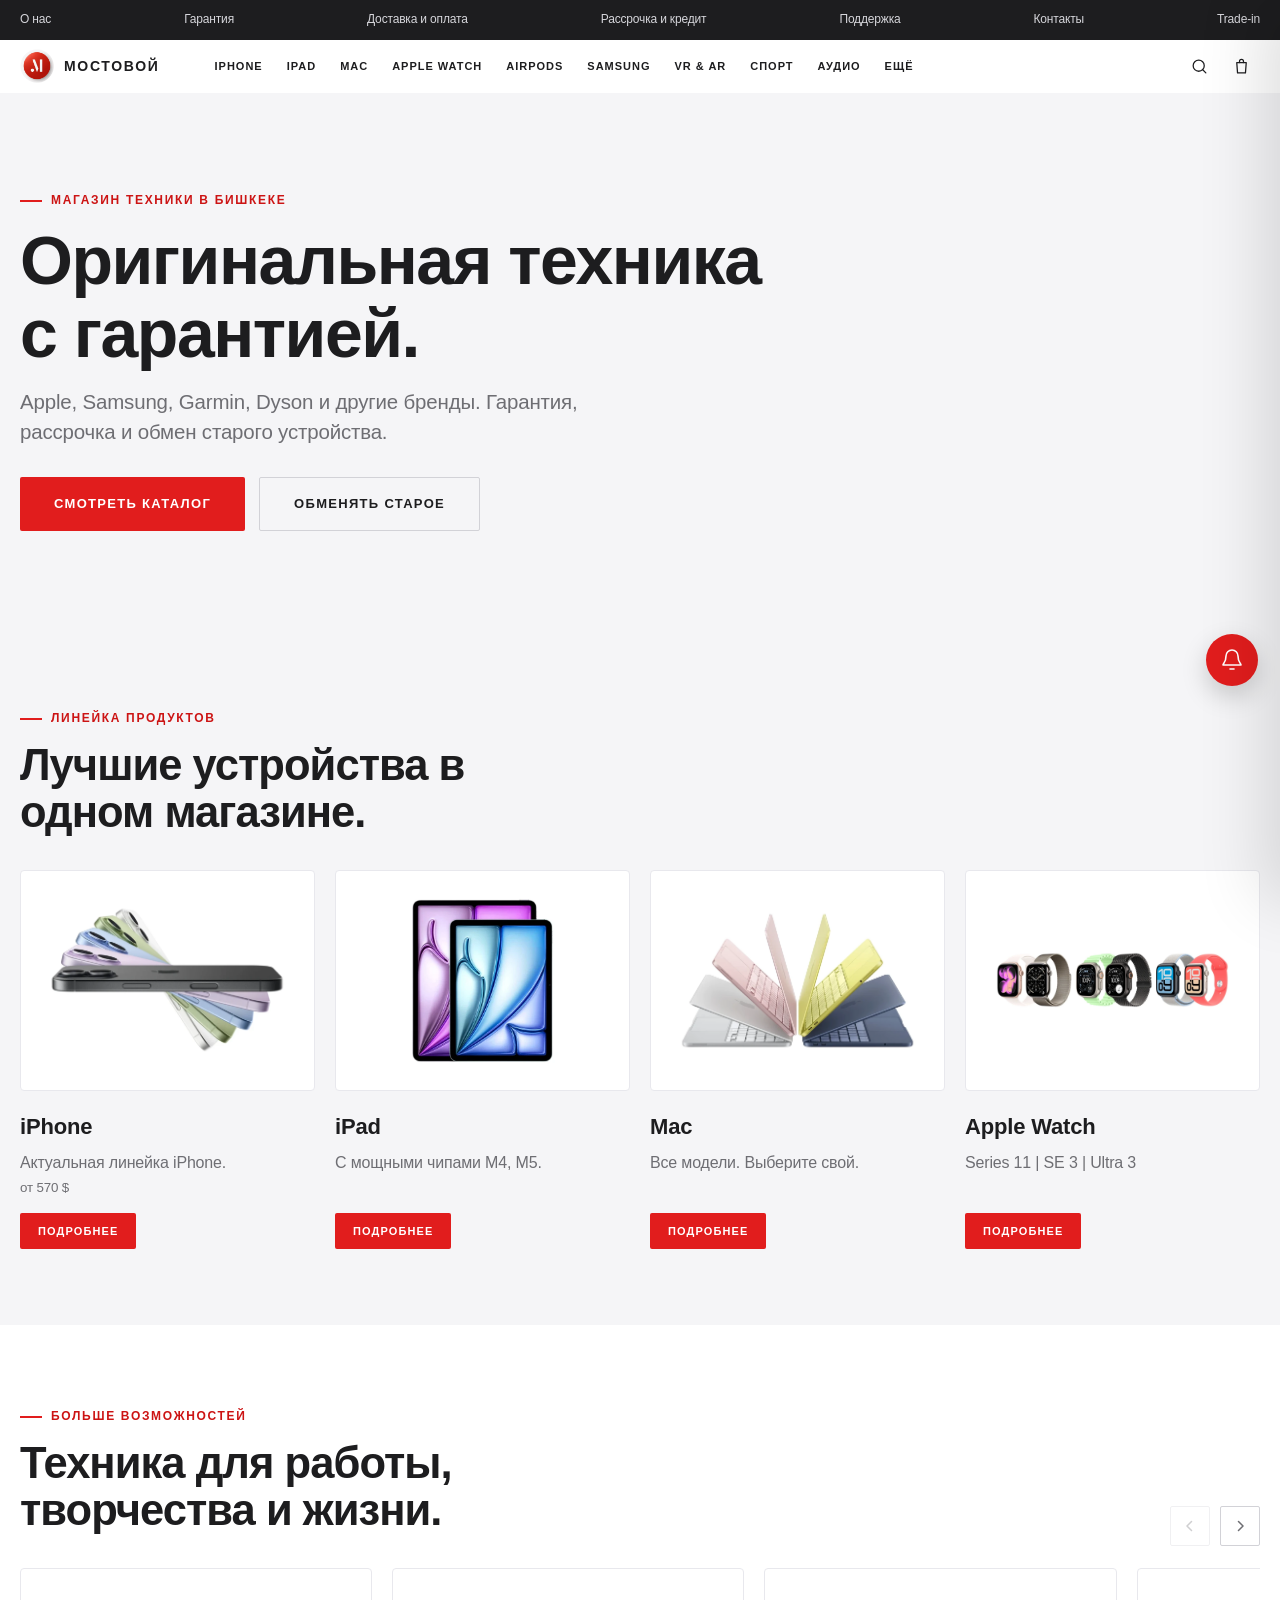
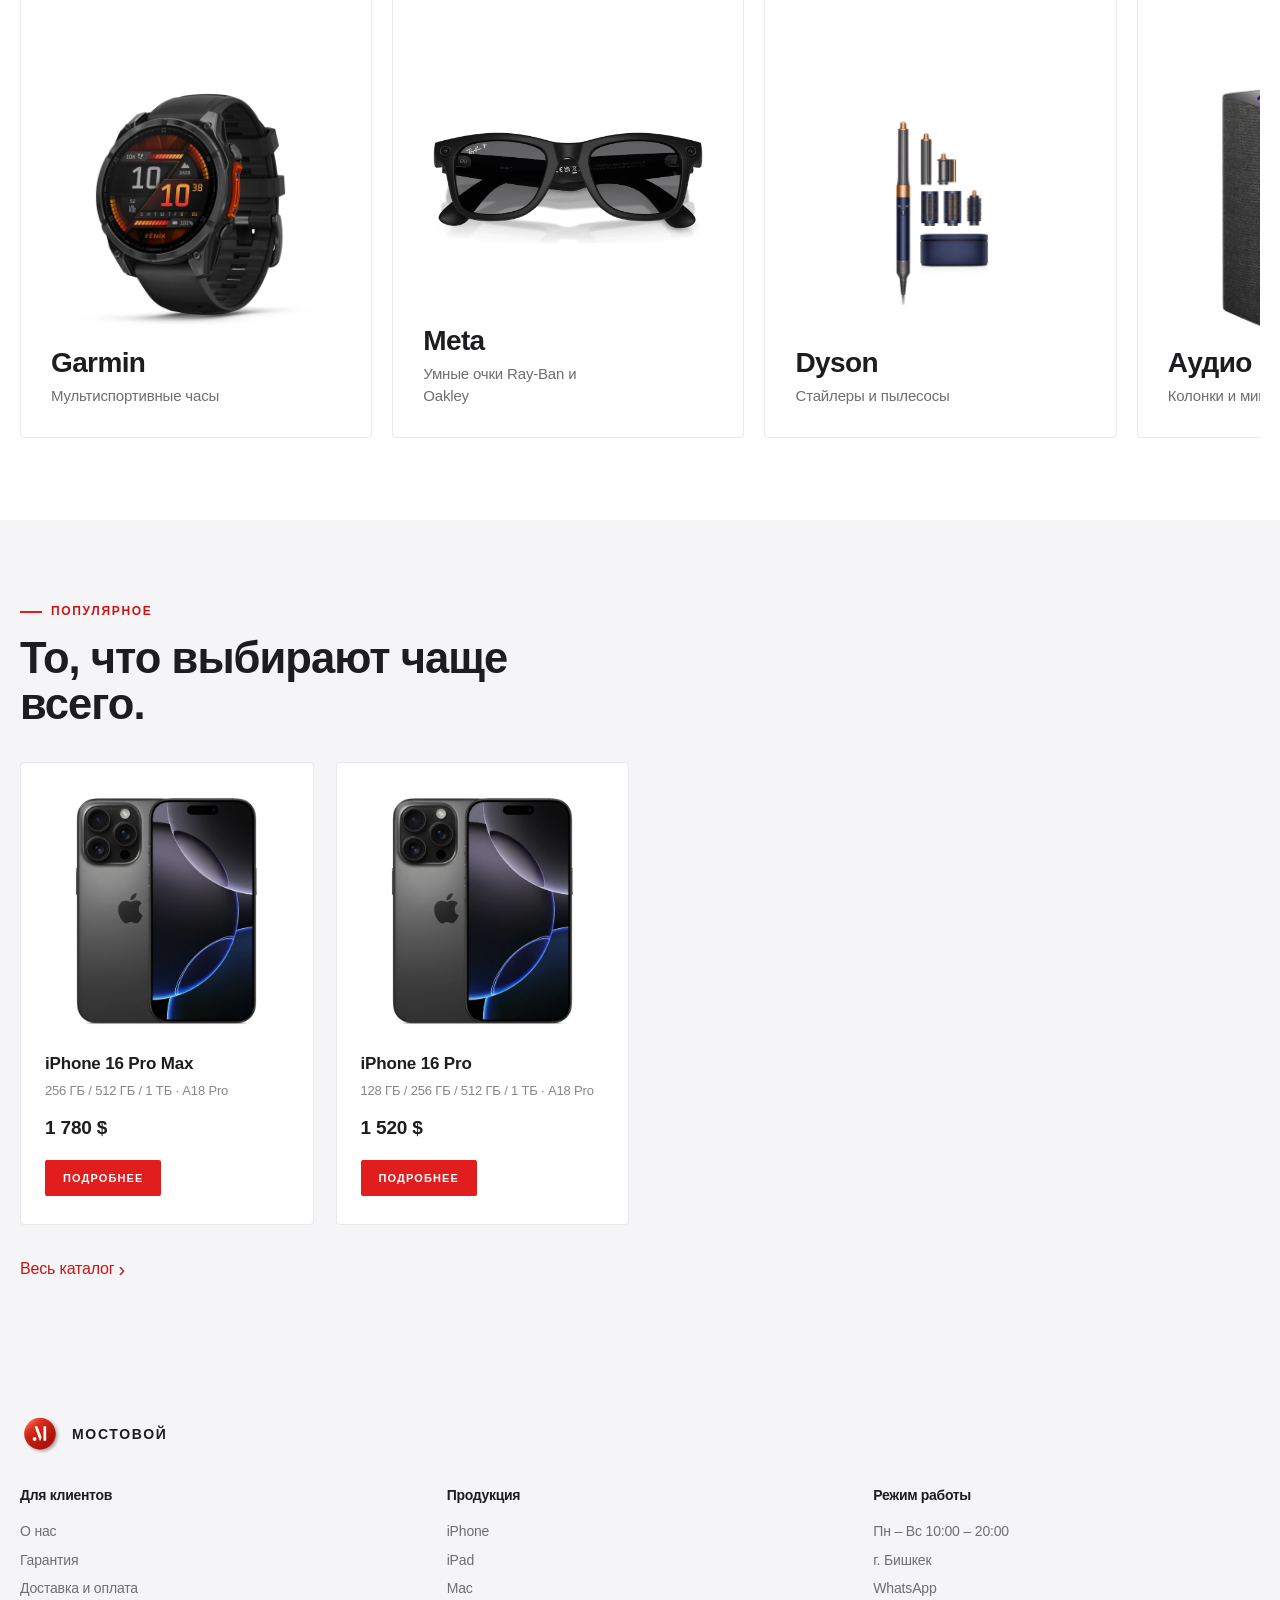
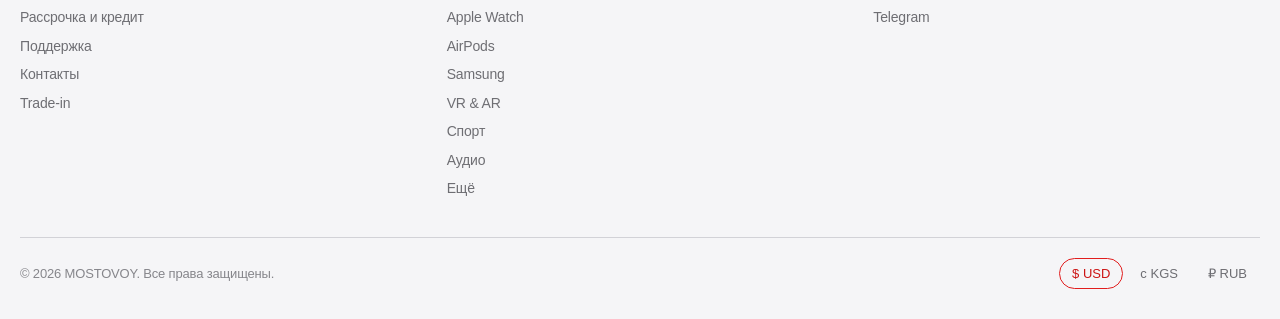
==== index.html @ 5f5eedd0 "Новый дизайн сайта МОСТОВОЙ (Apple-стиль) — фронт, готовый билд Извлечено из деплоя mostovoy-preview" ====
<!DOCTYPE html>
<html lang="ru">
<head>
  <meta charset="UTF-8" />
  <meta name="viewport" content="width=device-width, initial-scale=1.0" />
  <meta name="description" content="Apple, Samsung, Garmin, Dyson в Бишкеке. Гарантия, рассрочка, обмен старого устройства." />
  <meta name="theme-color" content="#ffffff" />
  <meta property="og:type" content="website" />
  <meta property="og:site_name" content="MOSTOVOY" />
  <meta property="og:title" content="MOSTOVOY — оригинальная техника в Бишкеке" />
  <meta property="og:description" content="Apple, Samsung, Garmin, Dyson в Бишкеке. Гарантия, рассрочка, обмен старого устройства." />
  <meta property="og:image" content="https://mostovoy.vercel.app/images/mostovoyshopbanner.webp" />
  <meta name="twitter:card" content="summary_large_image" />
  <title>MOSTOVOY — оригинальная техника в Бишкеке</title>
  <script type="module" crossorigin src="/assets/main-DPpUJiB8.js"></script>
  <link rel="modulepreload" crossorigin href="/assets/image-url-DKWqd5-K.js">
  <link rel="modulepreload" crossorigin href="/assets/shell-BaAfn-kO.js">
  <link rel="stylesheet" crossorigin href="/assets/shell-BggKFTRP.css">
</head>
<body>
  <main id="home"></main>
</body>
</html>
---- assets/shell-BggKFTRP.css ----
:root{--ink:#1d1d1f;--ink-2:#6e6e73;--ink-3:#86868b;--line:#d2d2d7;--line-soft:#e8e8ed;--bg:#fff;--bg-alt:#f5f5f7;--accent:#e11d1d;--accent-ink:#cc1414;--accent-dark:#b81616;--radius:3px;--radius-lg:4px;--shell:1240px;--head-h:52px;--util-h:40px;--font:-apple-system, BlinkMacSystemFont, "SF Pro Display", "SF Pro Text", Inter, Montserrat, "Helvetica Neue", Arial, sans-serif}*,:before,:after{box-sizing:border-box}[hidden]{display:none!important}html{-webkit-text-size-adjust:100%;scroll-behavior:smooth}body{font-family:var(--font);color:var(--ink);background:var(--bg);letter-spacing:-.01em;-webkit-font-smoothing:antialiased;margin:0;font-size:17px;line-height:1.47}body.noscroll{overflow:hidden}img{max-width:100%;display:block}a{color:inherit;text-decoration:none}button{font:inherit;color:inherit;cursor:pointer}h1,h2,h3,h4{letter-spacing:-.022em;margin:0;font-weight:600;line-height:1.08}p{margin:0}svg{fill:none;stroke:currentColor;stroke-width:1.6px;stroke-linecap:round;stroke-linejoin:round}.shell{width:min(100% - 40px, var(--shell));margin-inline:auto}.tile__media,.lcard__media,.pcard__media,.gallery__main{position:relative}.tile__media img,.lcard__media img,.pcard__media img,.gallery__main img{object-fit:contain;position:absolute}.utility{color:#f5f5f7;background:#1d1d1f;font-size:12px}.utility__inner{width:min(100% - 40px, var(--shell));height:var(--util-h);scrollbar-width:none;justify-content:space-between;align-items:center;gap:12px;margin-inline:auto;display:flex;overflow-x:auto}.utility__inner::-webkit-scrollbar{display:none}.utility a{white-space:nowrap;color:#d6d6db;transition:color .18s}.utility a:hover{color:#fff}.mhead{z-index:60;-webkit-backdrop-filter:saturate(180%)blur(20px);backdrop-filter:saturate(180%)blur(20px);background:#ffffffdb;border-bottom:1px solid #0000;transition:border-color .2s;position:sticky;top:0}.mhead.is-scrolled,.mhead.mhead--mega{border-bottom-color:var(--line-soft)}.mhead__inner{width:min(100% - 40px, var(--shell));height:var(--head-h);align-items:center;gap:28px;margin-inline:auto;display:flex}.brand{flex:none;align-items:center;gap:10px;display:inline-flex}.brand__mark{flex:none;width:34px;height:34px}.brand__name{letter-spacing:.12em;text-transform:uppercase;font-size:14px;font-weight:600}.mnav{flex:1;justify-content:flex-start;align-items:center;gap:2px;margin-left:16px;display:flex}.mnav__link{letter-spacing:.09em;text-transform:uppercase;color:var(--ink);white-space:nowrap;padding:16px 11px;font-size:11px;font-weight:600;transition:color .18s;position:relative}.mnav__link:after{content:"";background:var(--accent);height:2px;transition:transform .22s cubic-bezier(.2,.7,.3,1);position:absolute;bottom:8px;left:12px;right:12px;transform:scaleX(0)}.mnav__link:hover,.mnav__link.is-open,.mnav__link.is-active{color:var(--accent-ink)}.mnav__link:hover:after,.mnav__link.is-open:after,.mnav__link.is-active:after{transform:scaleX(1)}.mhead__tools{flex:none;align-items:center;gap:4px;display:flex}.iconbtn{background:0 0;border:0;border-radius:50%;place-items:center;width:38px;height:38px;transition:background .18s,color .18s;display:grid;position:relative}.iconbtn svg{width:19px;height:19px}.iconbtn:hover{background:var(--bg-alt);color:var(--accent-ink)}.iconbtn--burger{display:none}.iconbtn__badge{background:var(--accent);color:#fff;border-radius:9px;place-items:center;min-width:17px;height:17px;padding:0 4px;font-size:11px;font-weight:600;display:grid;position:absolute;top:3px;right:2px}.mega{inset-inline:0;z-index:2;border-bottom:1px solid var(--line-soft);background:#fff;animation:.24s megaIn;position:absolute;top:100%;box-shadow:0 18px 34px #0000000f}@keyframes megaIn{0%{opacity:0;transform:translateY(-6px)}}.mega__inner{width:min(100% - 40px, var(--shell));grid-template-columns:minmax(0,1fr) minmax(0,1fr);gap:40px;margin-inline:auto;padding:32px 0 48px;display:grid}.mega__col h4{color:var(--ink-3);margin-bottom:14px;font-size:12px;font-weight:400}.mega__col a{letter-spacing:-.02em;padding:5px 0;font-size:26px;font-weight:600;transition:color .16s;display:block}.mega__col a:hover{color:var(--accent-ink)}.mega__col--links a{color:var(--ink-2);font-size:15px;font-weight:400}.msearch{z-index:90;background:#fff;flex-direction:column;animation:.2s fade;display:flex;position:fixed;inset:0}@keyframes fade{0%{opacity:0}}.msearch__bar{border-bottom:1px solid var(--line-soft);padding:18px 0}.msearch__bar,.msearch__body{padding-inline:max(20px, calc((100% - var(--shell)) / 2))}.msearch__bar{align-items:center;gap:16px;display:flex}.msearch__field{border:1px solid var(--line);border-radius:2px;flex:1;align-items:center;gap:12px;height:58px;padding:0 22px;transition:border-color .18s;display:flex}.msearch__field:focus-within{border-color:var(--ink-3)}.msearch__field>svg{width:22px;height:22px;color:var(--ink-3);flex:none}.msearch__field input{font:inherit;background:0 0;border:0;outline:0;flex:1;font-size:20px}.msearch__clear,.msearch__close{color:var(--ink-2);background:0 0;border:0;place-items:center;padding:6px;display:grid}.msearch__clear svg,.msearch__close svg{width:20px;height:20px}.msearch__close svg{width:26px;height:26px}.msearch__body{flex:1;padding-block:26px 60px;overflow-y:auto}.msearch__chips{flex-wrap:wrap;gap:10px;display:flex}.msearch__chips button{border:1px solid var(--line);letter-spacing:.07em;text-transform:uppercase;background:#fff;border-radius:2px;padding:9px 18px;font-size:12px;font-weight:600;transition:border-color .16s,color .16s}.msearch__chips button:hover{border-color:var(--accent);color:var(--accent-ink)}.msearch__count{color:var(--ink-3);margin-bottom:18px;font-size:13px}.msearch__results{grid-template-columns:repeat(auto-fill,minmax(340px,1fr));gap:6px 40px;display:grid}.sresult{border-radius:14px;align-items:center;gap:18px;padding:14px 12px;transition:background .16s;display:flex}.sresult:hover{background:var(--bg-alt)}.sresult__media{background:#fff;flex:none;place-items:center;width:64px;height:64px;display:grid}.sresult__media img{object-fit:contain;max-height:100%}.sresult__copy{gap:3px;min-width:0;display:grid}.sresult__name{font-size:15px;font-weight:600}.sresult__desc{color:var(--ink-3);text-overflow:ellipsis;white-space:nowrap;font-size:13px;overflow:hidden}.sresult b{color:var(--accent-ink)}.mdrawer{inset:calc(var(--util-h) + var(--head-h)) 0 0;z-index:55;background:#fff;animation:.2s fade;position:fixed;overflow-y:auto}.mdrawer__nav{width:min(100% - 40px, var(--shell));margin-inline:auto;padding:22px 0 60px;display:grid}.mdrawer__nav a{letter-spacing:-.02em;border-bottom:1px solid var(--line-soft);padding:10px 0;font-size:28px;font-weight:600}.mdrawer__small{color:var(--ink-2);font-size:16px!important;font-weight:400!important}.mdrawer hr{border:0;height:26px}.section{padding:76px 0}.section--alt{background:var(--bg-alt)}.section__head{margin-bottom:34px}.section__eyebrow{letter-spacing:.14em;text-transform:uppercase;color:var(--accent-ink);align-items:center;gap:9px;margin-bottom:14px;font-size:12px;font-weight:600;display:inline-flex}.section__eyebrow:before{content:"";background:var(--accent);width:22px;height:2px}.section__title{max-width:22ch;font-size:clamp(30px,3.4vw,46px);font-weight:600}.section__sub{color:var(--ink-2);max-width:60ch;margin-top:12px;font-size:19px}.section__lead{color:var(--ink-2);max-width:62ch;margin-top:10px;font-size:19px}.btn{background:var(--accent);color:#fff;letter-spacing:.1em;text-transform:uppercase;border:0;border-radius:2px;justify-content:center;align-items:center;gap:8px;height:46px;padding:0 26px;font-size:12px;font-weight:600;transition:background .18s;display:inline-flex}.btn:hover{background:var(--accent-dark)}.btn--sm{height:36px;padding:0 18px;font-size:11px}.btn--lg{height:54px;padding:0 34px;font-size:13px}.btn--ghost{color:var(--ink);border:1px solid var(--line);background:0 0}.btn--ghost:hover{border-color:var(--ink)}.link-arrow{color:var(--accent-ink);align-items:center;gap:4px;font-size:16px;display:inline-flex}.link-arrow:after{content:"›";font-size:20px;line-height:1}.link-arrow:hover{text-decoration:underline}.tiles{grid-template-columns:repeat(4,minmax(0,1fr));gap:20px;display:grid}.tile{text-align:left;flex-direction:column;align-items:flex-start;display:flex}.tile__media{aspect-ratio:4/3;border:1px solid var(--line-soft);border-radius:var(--radius-lg);background:#fff;width:100%;transition:border-color .2s;display:block}.tile:hover .tile__media{border-color:var(--accent)}.tile__media img{width:calc(100% - 44px);height:calc(100% - 44px);inset:22px}.tile__title{margin-top:20px;font-size:22px;font-weight:600}.tile__desc{color:var(--ink-2);min-height:3em;margin-top:8px;font-size:16px}.tile .btn{margin-top:14px}.rail{position:relative}.rail__track{scroll-snap-type:x mandatory;scrollbar-width:none;grid-auto-columns:max(300px,29.8507% - 17.9104px);grid-auto-flow:column;gap:20px;padding-bottom:6px;display:grid;overflow-x:auto}.rail__track::-webkit-scrollbar{display:none}.rail__track>*{scroll-snap-align:start}.rail__nav{gap:10px;display:flex;position:absolute;top:-62px;right:0}.rail__btn{border:1px solid var(--line);width:40px;height:40px;color:var(--ink-2);background:#fff;border-radius:2px;place-items:center;transition:border-color .18s,color .18s;display:grid}.rail__btn:hover{border-color:var(--accent);color:var(--accent-ink)}.rail__btn:disabled{opacity:.32;cursor:default}.rail__btn svg{stroke-width:2px;width:18px;height:18px}.promo{aspect-ratio:3/4;border:1px solid var(--line-soft);border-radius:var(--radius-lg);background:#fff;flex-direction:column;padding:30px;transition:border-color .2s;display:flex;position:relative;overflow:hidden}.promo:hover{border-color:var(--accent)}.promo img{object-fit:contain;width:100%;height:68%;margin-top:auto;transition:transform .5s cubic-bezier(.2,.7,.3,1)}.promo:hover img{transform:scale(1.05)}.promo h3{font-size:28px;font-weight:600}.promo p{color:var(--ink-2);max-width:24ch;margin-top:6px;font-size:15px}.lineup{grid-template-columns:repeat(auto-fill,minmax(280px,1fr));gap:22px;display:grid}.lcard{border:1px solid var(--line-soft);border-radius:var(--radius-lg);text-align:left;background:#fff;flex-direction:column;align-items:flex-start;padding:34px 26px 30px;transition:border-color .2s;display:flex}.lcard:hover{border-color:var(--accent)}.lcard__media{aspect-ratio:4/3;width:100%;margin-bottom:22px;display:block}.lcard__title{display:block}.lcard__title:hover{color:var(--accent-ink)}.lcard__media img{width:100%;height:100%;inset:0}.lcard__new{letter-spacing:.1em;text-transform:uppercase;color:var(--accent-ink);margin-bottom:8px;font-size:11px;font-weight:600}.lcard__title{text-wrap:balance;font-size:21px;font-weight:600}.lcard__tagline{color:var(--ink-2);text-wrap:pretty;min-height:3em;margin-top:8px;font-size:15px}.lcard__from{color:var(--ink-3);margin-top:4px;font-size:14px}.lcard__actions{flex-wrap:wrap;gap:8px;margin-top:18px;display:flex}.pgrid{grid-template-columns:repeat(auto-fill,minmax(266px,1fr));gap:22px;display:grid}.pcard{border-radius:var(--radius-lg);border:1px solid var(--line-soft);background:#fff;flex-direction:column;padding:26px 24px 28px;transition:border-color .2s;display:flex;position:relative;overflow:hidden}.pcard:hover{border-color:var(--accent)}.pcard__media{aspect-ratio:1;margin-bottom:20px;display:block}.pcard__media img{width:100%;height:100%;inset:0}.pcard__ph{background:var(--bg-alt);width:84px;height:84px;color:var(--line);border-radius:22px;place-items:center;margin:auto;font-size:32px;font-weight:600;display:grid;position:absolute;inset:0}.pcard__badge{color:var(--accent-ink);font-size:12px;font-weight:600;position:absolute;top:18px;left:20px}.pcard__name{font-size:17px;font-weight:600;line-height:1.3}.pcard__config{color:var(--ink-3);margin-top:6px;font-size:13px}.pcard__price{margin-top:14px;font-size:19px;font-weight:600}.pcard__old{color:var(--ink-3);margin-left:8px;font-size:14px;font-weight:400;text-decoration:line-through}.pcard__swatches{gap:8px;margin-top:14px;display:flex}.pcard__swatch{border:1px solid #00000024;border-radius:50%;width:18px;height:18px}.pcard__foot{align-items:center;gap:8px;margin-top:auto;padding-top:18px;display:flex}.pcard__out{color:var(--ink-3);font-size:13px}.catalog{grid-template-columns:250px minmax(0,1fr);align-items:start;gap:44px;display:grid}.filters{top:calc(var(--head-h) + 20px);gap:26px;display:grid;position:sticky}.fgroup h4{color:var(--ink-3);margin-bottom:12px;font-size:13px;font-weight:400}.fgroup label{cursor:pointer;align-items:center;gap:10px;padding:5px 0;font-size:15px;display:flex}.fgroup input[type=checkbox],.fgroup input[type=radio]{width:17px;height:17px;accent-color:var(--accent);cursor:pointer}.fprice{gap:10px;display:flex}.fprice input{border:1px solid var(--line);width:100%;height:38px;font:inherit;border-radius:10px;outline:0;padding:0 12px;font-size:14px}.fprice input:focus{border-color:var(--ink-3)}.freset{color:var(--accent-ink);text-align:left;background:0 0;border:0;padding:0;font-size:14px}.catalog__bar{justify-content:space-between;align-items:center;gap:16px;margin-bottom:26px;display:flex}.catalog__count{color:var(--ink-3);font-size:14px}.catalog__sort{border:1px solid var(--line);height:40px;font:inherit;appearance:none;cursor:pointer;background:#fff url("data:image/svg+xml;charset=utf8,%3Csvg xmlns='http://www.w3.org/2000/svg' viewBox='0 0 24 24' fill='none' stroke='%236e6e73' stroke-width='2' stroke-linecap='round'%3E%3Cpath d='m7 10 5 5 5-5'/%3E%3C/svg%3E") right 12px center/16px no-repeat;border-radius:10px;outline:0;padding:0 38px 0 16px;font-size:14px}.fmobile{display:none}.empty{text-align:center;color:var(--ink-2);padding:70px 0}.crumbs{color:var(--ink-3);flex-wrap:wrap;gap:7px;padding:22px 0 0;font-size:13px;display:flex}.crumbs a:hover{color:var(--accent-ink)}.product{grid-template-columns:minmax(0,1.05fr) minmax(0,.95fr);align-items:start;gap:60px;padding:34px 0 80px;display:grid}.gallery{top:calc(var(--head-h) + 24px);position:sticky}.gallery__main{border-radius:var(--radius-lg);aspect-ratio:1;background:#fff;display:block}.gallery__main img{width:92%;height:92%;inset:4%}.gallery__thumbs{flex-wrap:wrap;gap:12px;margin-top:14px;display:flex}.gallery__thumb{border:1px solid var(--line-soft);background:#fff;border-radius:14px;place-items:center;width:74px;height:74px;padding:8px;transition:border-color .16s;display:grid}.gallery__thumb.is-active{border-color:var(--accent)}.gallery__thumb img{object-fit:contain;max-height:100%}.pdetail h1{font-size:clamp(30px,3.6vw,42px)}.pdetail__brand{color:var(--ink-3);margin-bottom:10px;font-size:14px}.pdetail__price{margin-top:20px;font-size:28px;font-weight:600}.pdetail__desc{color:var(--ink-2);margin-top:18px;font-size:17px}.pdetail__actions{flex-wrap:wrap;gap:12px;margin-top:28px;display:flex}.pdetail__note{color:var(--ink-3);margin-top:14px;font-size:13px}.specs{border-top:1px solid var(--line-soft);margin-top:40px}.specs__row{border-bottom:1px solid var(--line-soft);grid-template-columns:minmax(0,.8fr) minmax(0,1.2fr);gap:20px;padding:14px 0;font-size:15px;display:grid}.specs__row dt{color:var(--ink-3)}.specs__row dd{margin:0}.pcolors{flex-wrap:wrap;gap:12px;margin-top:24px;display:flex}.pcolor{width:34px;height:34px;box-shadow:0 0 0 1px var(--line);background-clip:padding-box;border:2px solid #0000;border-radius:50%;transition:border-color .16s}.pcolor.is-active{border-color:var(--accent);box-shadow:0 0 0 1px var(--accent)}.hero{background:var(--bg-alt);padding:92px 0 96px;overflow:hidden}.hero h1{font-size:clamp(38px,5.4vw,68px);font-weight:600}.hero p{color:var(--ink-2);max-width:52ch;margin-top:16px;font-size:clamp(17px,1.6vw,21px)}.hero__actions{flex-wrap:wrap;gap:14px;margin-top:30px;display:flex}.hero__media{object-fit:contain;margin-top:34px;max-height:460px;margin-inline:auto}.infolist{gap:12px;max-width:70ch;margin:0;padding:0;list-style:none;display:grid}.infolist li{color:var(--ink-2);padding-left:24px;font-size:17px;position:relative}.infolist li:before{content:"";background:var(--accent);border-radius:50%;width:7px;height:7px;position:absolute;top:11px;left:3px}.tradebox{border-radius:var(--radius-lg);background:#fff;gap:20px;max-width:520px;margin-bottom:30px;padding:30px;display:grid}.tradefield{gap:8px;display:grid}.tradefield>span{color:var(--ink-3);font-size:13px}.tradefield select{width:100%;height:46px}.traderesult{font-size:30px;font-weight:600}.mfoot{background:var(--bg-alt);margin-top:0;padding:56px 0 30px;font-size:14px}.mfoot__brand{width:min(100% - 40px, var(--shell));letter-spacing:.12em;text-transform:uppercase;align-items:center;gap:12px;margin:0 auto 34px;font-size:14px;font-weight:600;display:flex}.mfoot__inner{width:min(100% - 40px, var(--shell));grid-template-columns:repeat(3,minmax(0,1fr));gap:40px;margin-inline:auto;display:grid}.mfoot__col h4{margin-bottom:14px;font-size:14px;font-weight:600}.mfoot__col a,.mfoot__col p{color:var(--ink-2);padding:4px 0;display:block}.mfoot__col a:hover{color:var(--accent-ink)}.mfoot__bottom{width:min(100% - 40px, var(--shell));border-top:1px solid var(--line);color:var(--ink-3);flex-wrap:wrap;justify-content:space-between;align-items:center;gap:16px;margin:34px auto 0;padding-top:20px;font-size:13px;display:flex}.mcur{gap:4px;display:flex}.mcur button{color:var(--ink-2);background:0 0;border:1px solid #0000;border-radius:999px;padding:5px 12px;font-size:13px}.mcur button.is-active{border-color:var(--accent);color:var(--accent-ink)}.page-loader{z-index:200;background:#fff;place-content:center;justify-items:center;gap:16px;transition:opacity .4s,visibility .4s;display:grid;position:fixed;inset:0}.page-loader--done{opacity:0;visibility:hidden;pointer-events:none}.page-loader__mark{background:var(--accent);border-radius:50%;width:46px;height:46px;animation:1s ease-in-out infinite alternate loaderPulse}@keyframes loaderPulse{0%{opacity:.55;transform:scale(.86)}}.page-loader__name{letter-spacing:3px;color:var(--ink-3);font-size:12px;font-weight:600}body.page-loading{overflow:hidden}.toast{z-index:210;color:#fff;opacity:0;pointer-events:none;background:#1d1d1f;border-radius:999px;padding:12px 22px;font-size:14px;transition:opacity .24s,transform .24s;position:fixed;bottom:28px;left:50%;transform:translate(-50%,20px)}.toast.show{opacity:1;transform:translate(-50%)}.cart__overlay{z-index:100;opacity:0;pointer-events:none;background:#00000052;transition:opacity .24s;position:fixed;inset:0}.cart__overlay.show{opacity:1;pointer-events:auto}.cart{z-index:110;background:#fff;flex-direction:column;width:min(420px,100%);transition:transform .32s cubic-bezier(.2,.7,.3,1);display:flex;position:fixed;top:0;bottom:0;right:0;transform:translate(100%);box-shadow:-20px 0 60px #0000001f}.cart.open{transform:none}.cart__head{border-bottom:1px solid var(--line-soft);justify-content:space-between;align-items:center;padding:22px 24px;display:flex}.cart__head h3{font-size:20px}.cart__close{background:var(--bg-alt);width:34px;height:34px;color:var(--ink-2);border:0;border-radius:50%;font-size:15px;line-height:1}.cart__close:hover{color:var(--accent-ink)}.cart__body{flex:1;padding:8px 24px;overflow-y:auto}.cart__empty{color:var(--ink-3);text-align:center;padding:54px 0;font-size:15px}.ci{border-bottom:1px solid var(--line-soft);align-items:center;gap:14px;padding:16px 0;display:flex}.ci__name{flex:1;gap:3px;min-width:0;display:grid}.ci__name b{font-size:15px;font-weight:600}.ci__name span{color:var(--ink-3);font-size:13px}.ci__qty{flex:none;align-items:center;gap:10px;display:flex}.ci__qty button{border:1px solid var(--line);background:#fff;border-radius:50%;width:26px;height:26px;line-height:1}.ci__qty button:hover{border-color:var(--accent);color:var(--accent-ink)}.ci__del{color:var(--ink-3);background:0 0;border:0;flex:none;font-size:13px}.ci__del:hover{color:var(--accent-ink)}.cart__foot{border-top:1px solid var(--line-soft);padding:20px 24px 24px}.cart__total{justify-content:space-between;align-items:baseline;margin-bottom:16px;display:flex}.cart__total span{color:var(--ink-3);font-size:14px}.cart__total b{font-size:24px;font-weight:600}.cart__buy{width:100%}.cart__clear{width:100%;color:var(--ink-3);background:0 0;border:0;margin-top:10px;padding:8px;font-size:14px}.cart__clear:hover{color:var(--accent-ink)}.cart__hint{color:var(--ink-3);text-align:center;margin-top:10px;font-size:12px}.wafloat-hub{z-index:95;flex-direction:column-reverse;align-items:center;gap:12px;display:flex;position:fixed;bottom:22px;right:22px}.wafloat,.wafloat-action{color:#fff;border:0;border-radius:50%;place-items:center;width:52px;height:52px;transition:transform .2s,opacity .2s;display:grid;box-shadow:0 10px 26px #0000002e}.wafloat{background:var(--accent)}.wafloat-action{opacity:0;pointer-events:none;transform:translateY(12px)scale(.8)}.wafloat-hub.is-open .wafloat-action{opacity:1;pointer-events:auto;transform:none}.wafloat-action--phone{background:#1d1d1f}.wafloat-action--wa{background:#25d366}.wafloat-action--tg{background:#2aabee}.wafloat svg,.wafloat-action svg{width:24px;height:24px}.wafloat__close,.wafloat-hub.is-open .wafloat__bell{display:none}.wafloat-hub.is-open .wafloat__close{display:block}.wafloat__bell,.wafloat__close{line-height:0}@media (width<=1100px){.mnav{display:none}.iconbtn--burger{display:grid}.mhead__inner{justify-content:space-between}.catalog{grid-template-columns:1fr;gap:22px}.filters{display:none;position:static}.filters.is-open{background:var(--bg-alt);border-radius:var(--radius);padding:22px;display:grid}.fmobile{display:inline-flex}.product{grid-template-columns:1fr;gap:34px}.gallery{position:static}}@media (width<=900px){.tiles{grid-template-columns:repeat(2,minmax(0,1fr))}.rail__track{grid-auto-columns:max(280px,74%)}.mega__inner{grid-template-columns:1fr}}@media (width<=640px){body{font-size:16px}.section{padding:52px 0}.tiles{grid-template-columns:1fr;gap:16px}.pgrid{grid-template-columns:repeat(2,minmax(0,1fr));gap:12px}.pcard{padding:18px 16px 20px}.rail__track{grid-auto-columns:84%}.rail__nav{display:none}.mfoot__inner{grid-template-columns:1fr;gap:26px}.msearch__results{grid-template-columns:1fr}}
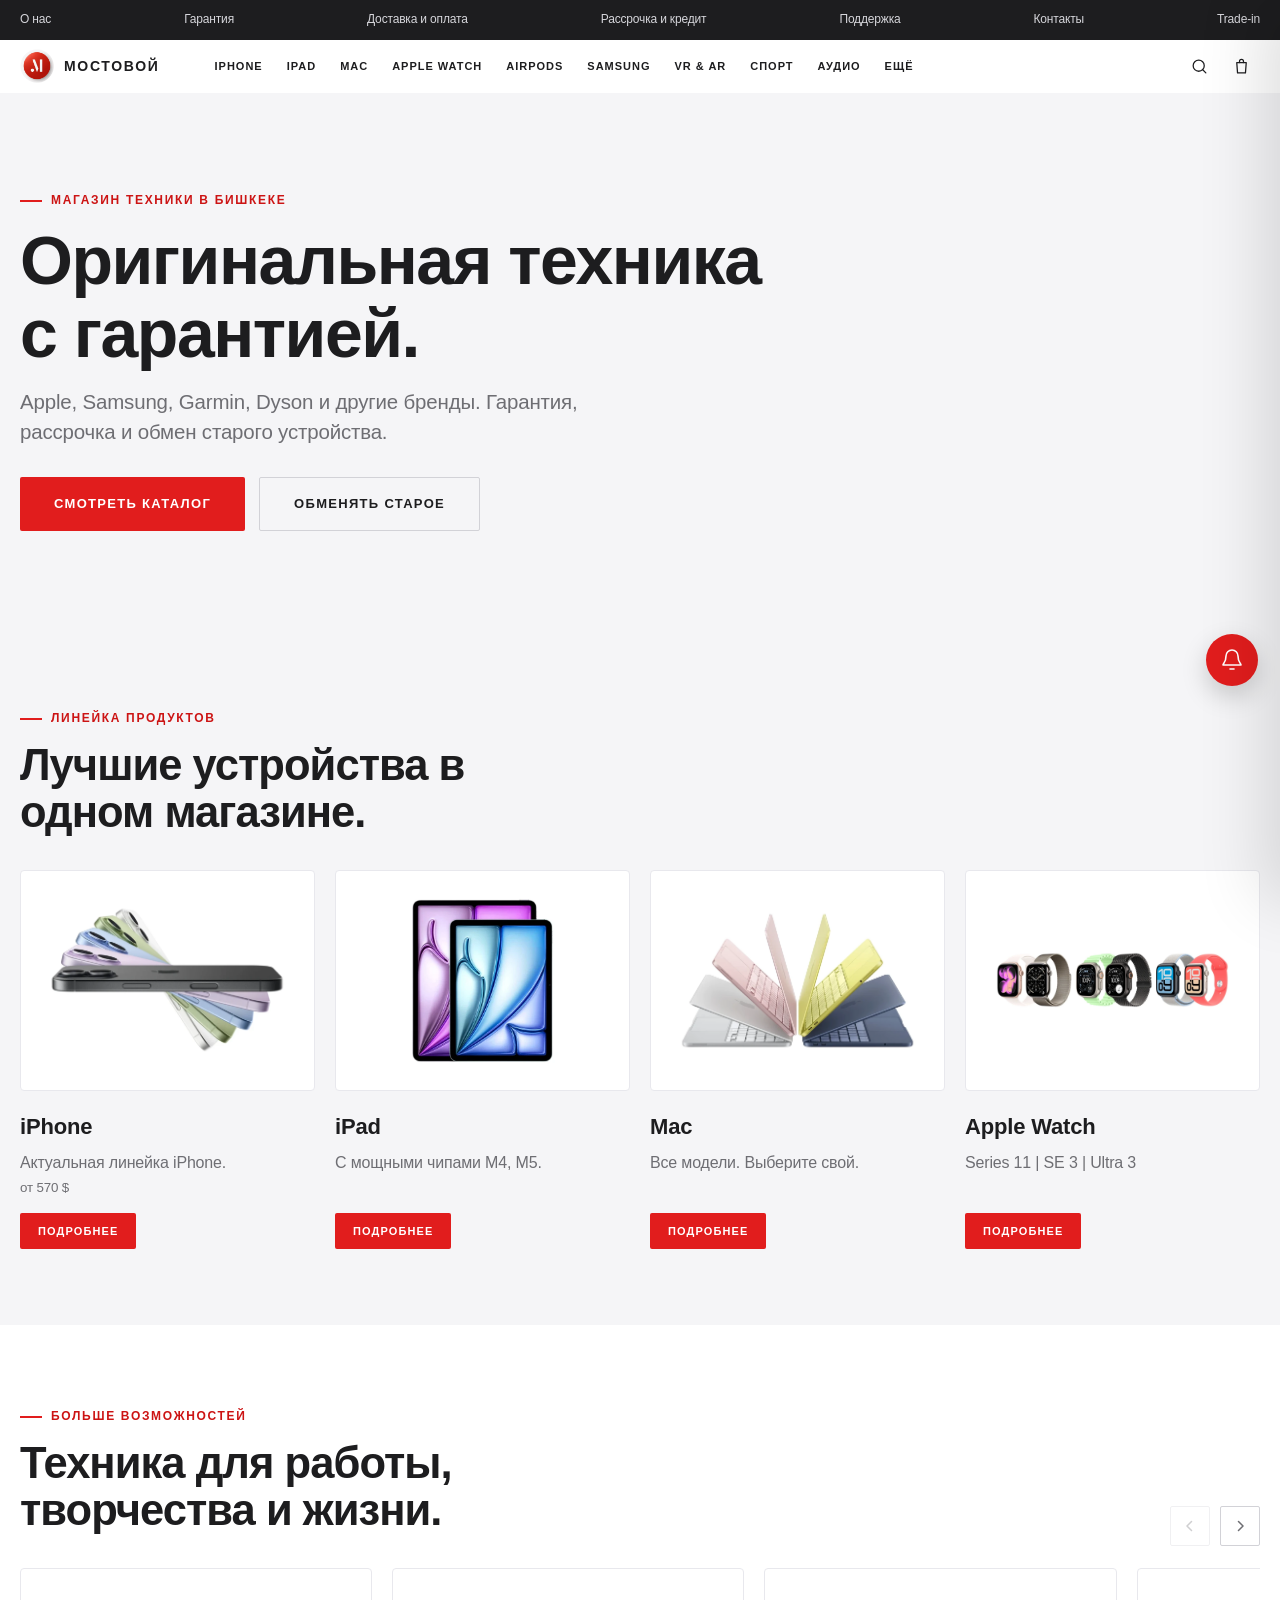
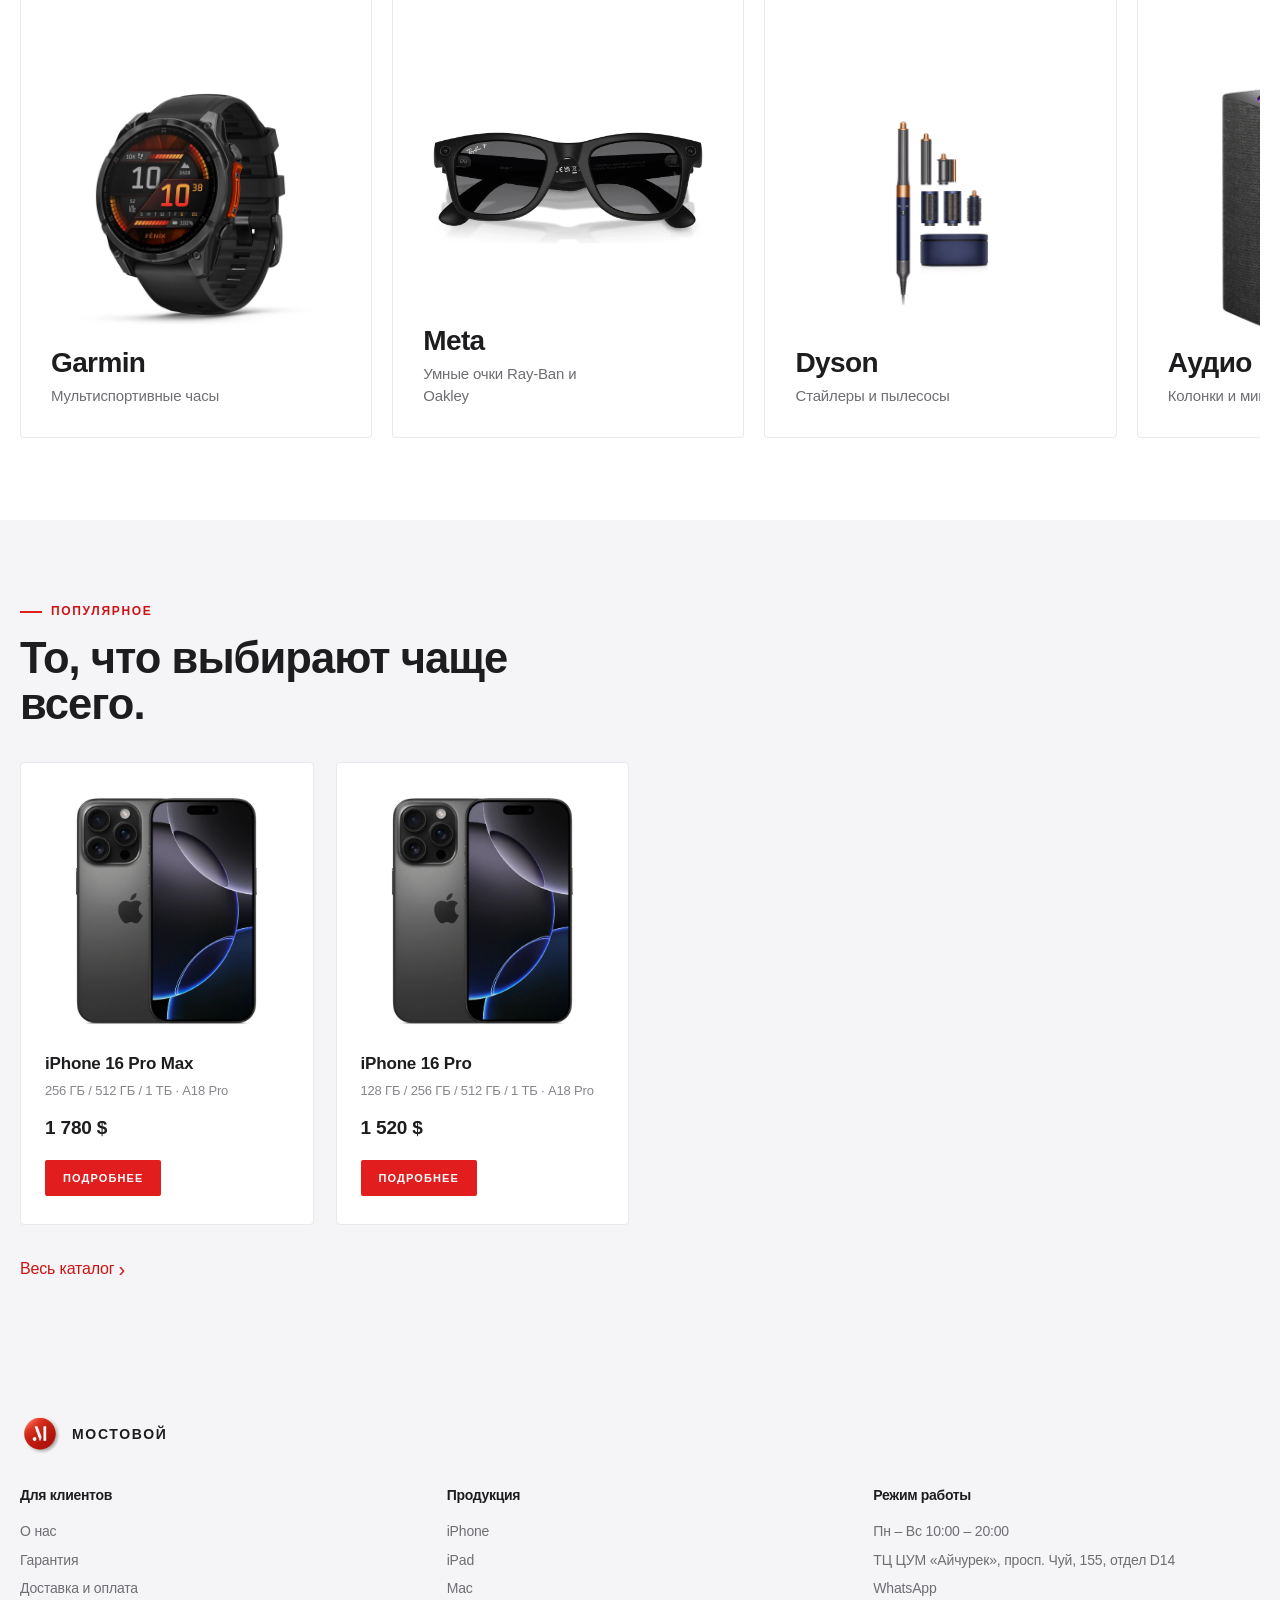
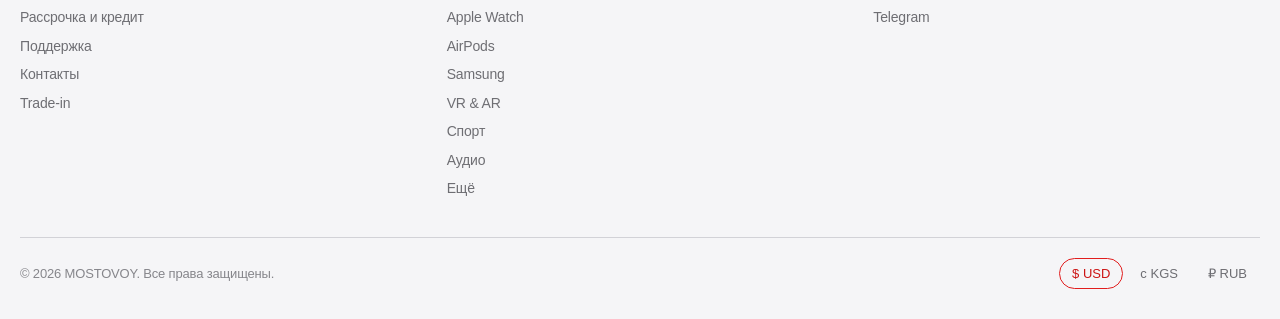
==== commit 13934859: "feat: реальный адрес магазина в контактах и подвале Раньше везде было просто «г. Бишкек» без адреса." ====
--- a/index.html
+++ b/index.html
@@ -19,5 +19,7 @@
 </head>
 <body>
   <main id="home"></main>
+  <script src="/curated-patch.js"></script>
+  <script src="/address-patch.js"></script>
 </body>
 </html>
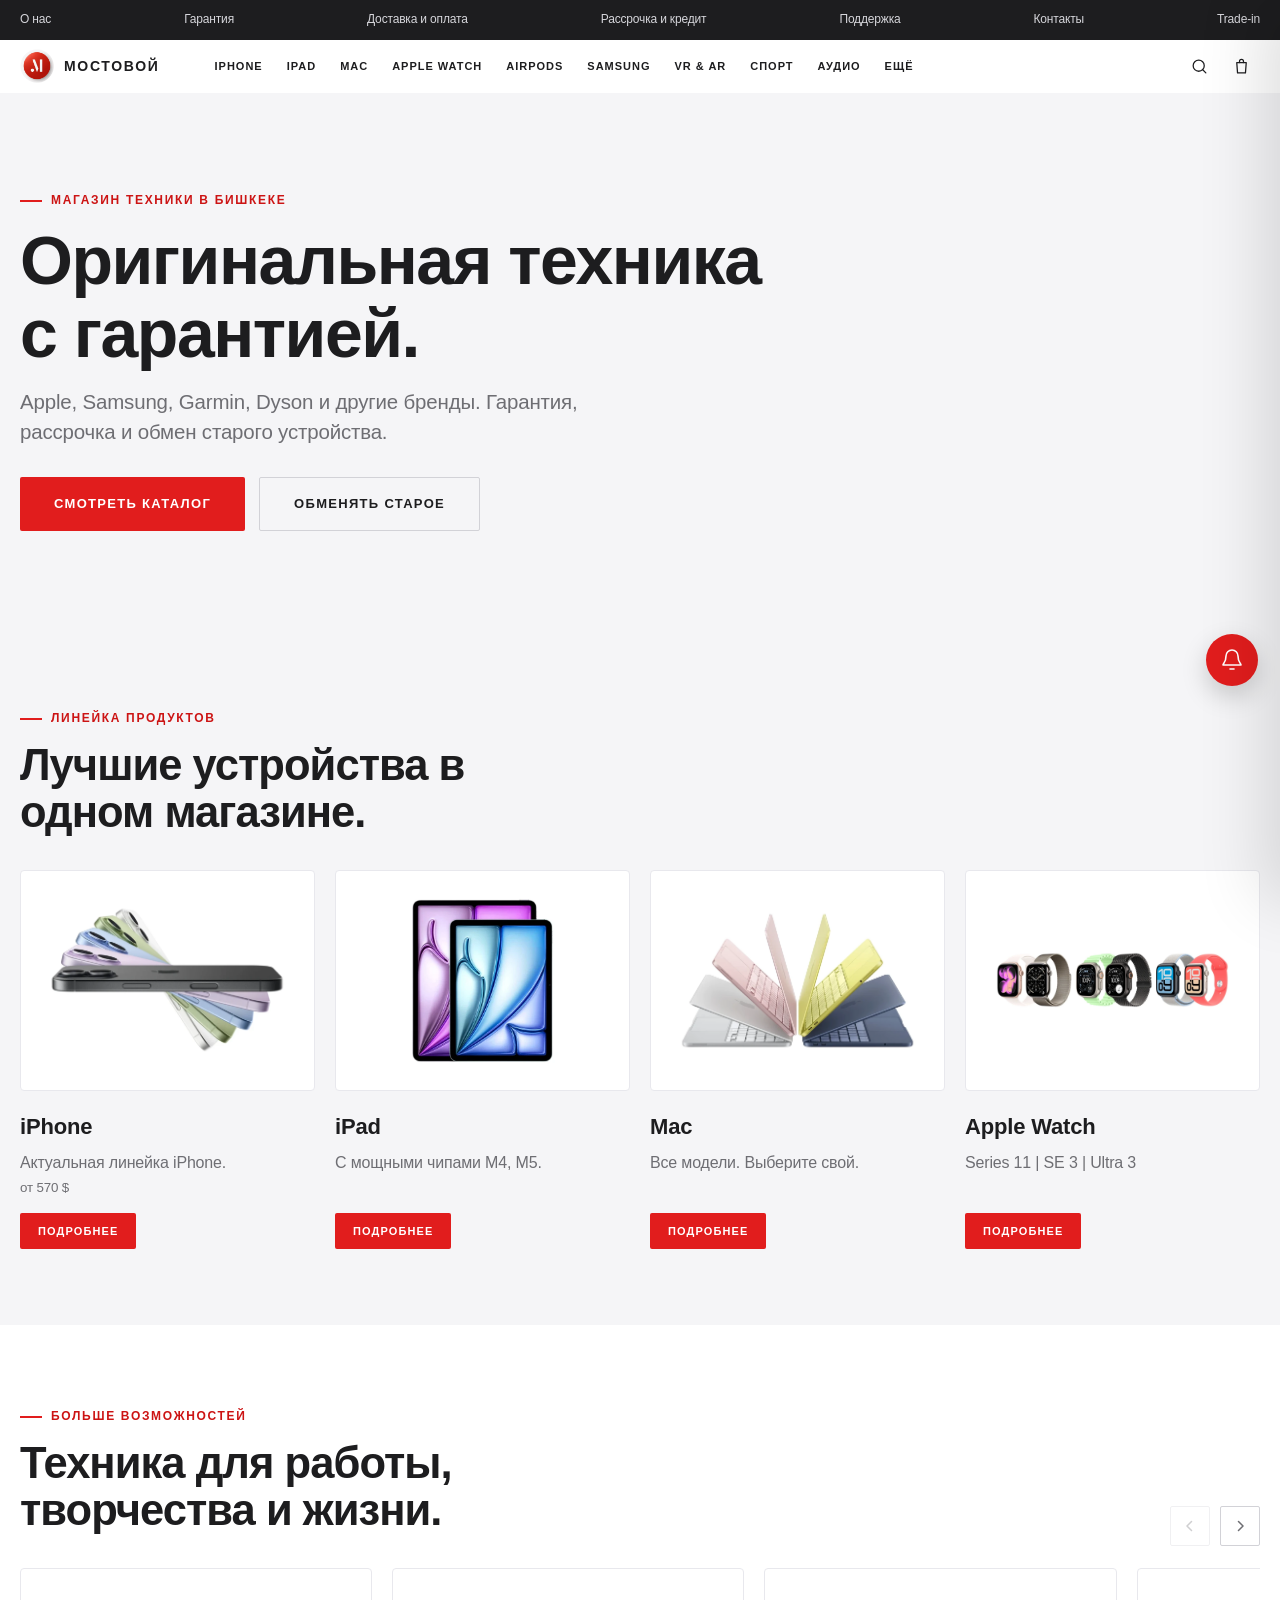
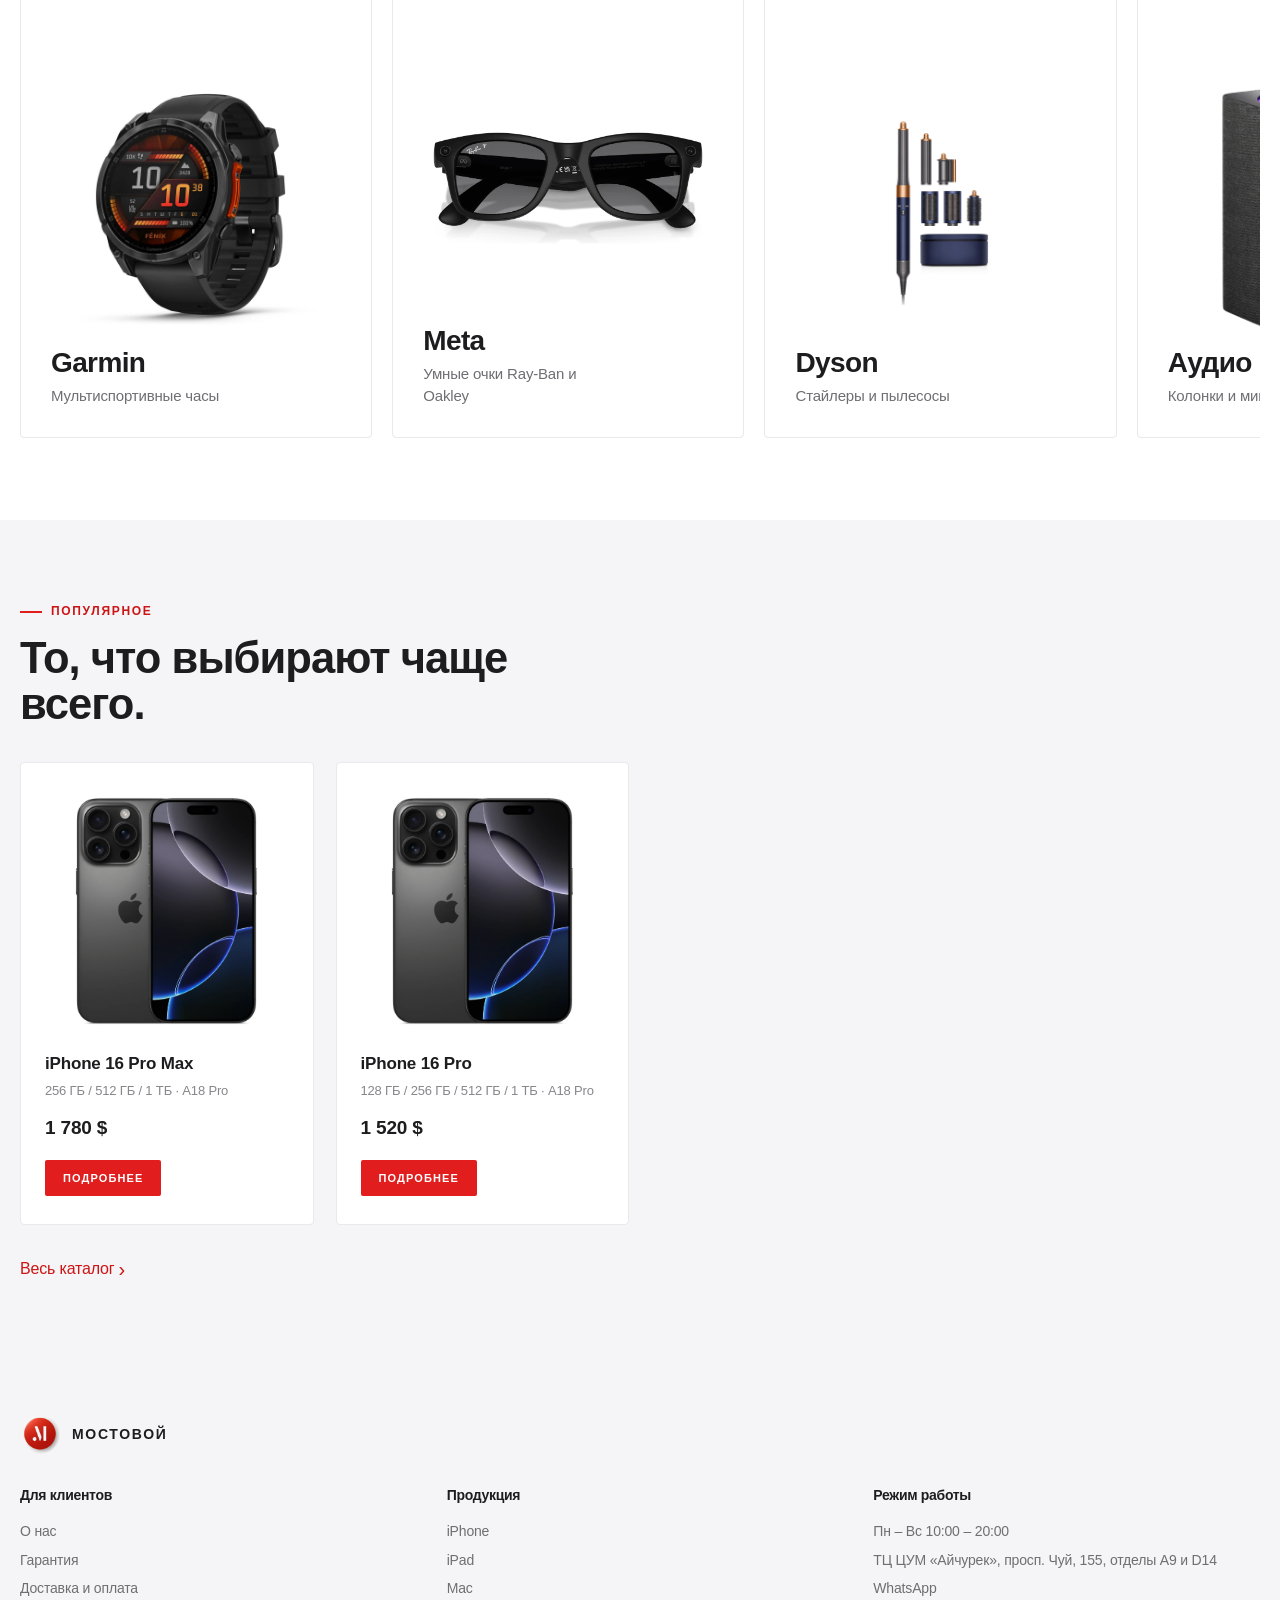
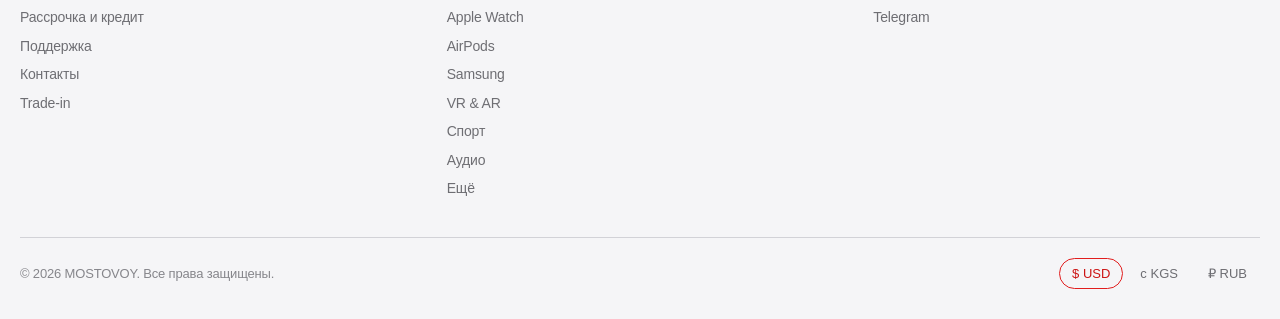
==== commit d8e08283: "feat: конвейер брендов на главной + переход в каталог с фильтром по бренду Список брендов берётся из" ====
--- a/index.html
+++ b/index.html
@@ -21,5 +21,6 @@
   <main id="home"></main>
   <script src="/curated-patch.js"></script>
   <script src="/address-patch.js"></script>
+  <script src="/brand-conveyor.js"></script>
 </body>
 </html>
